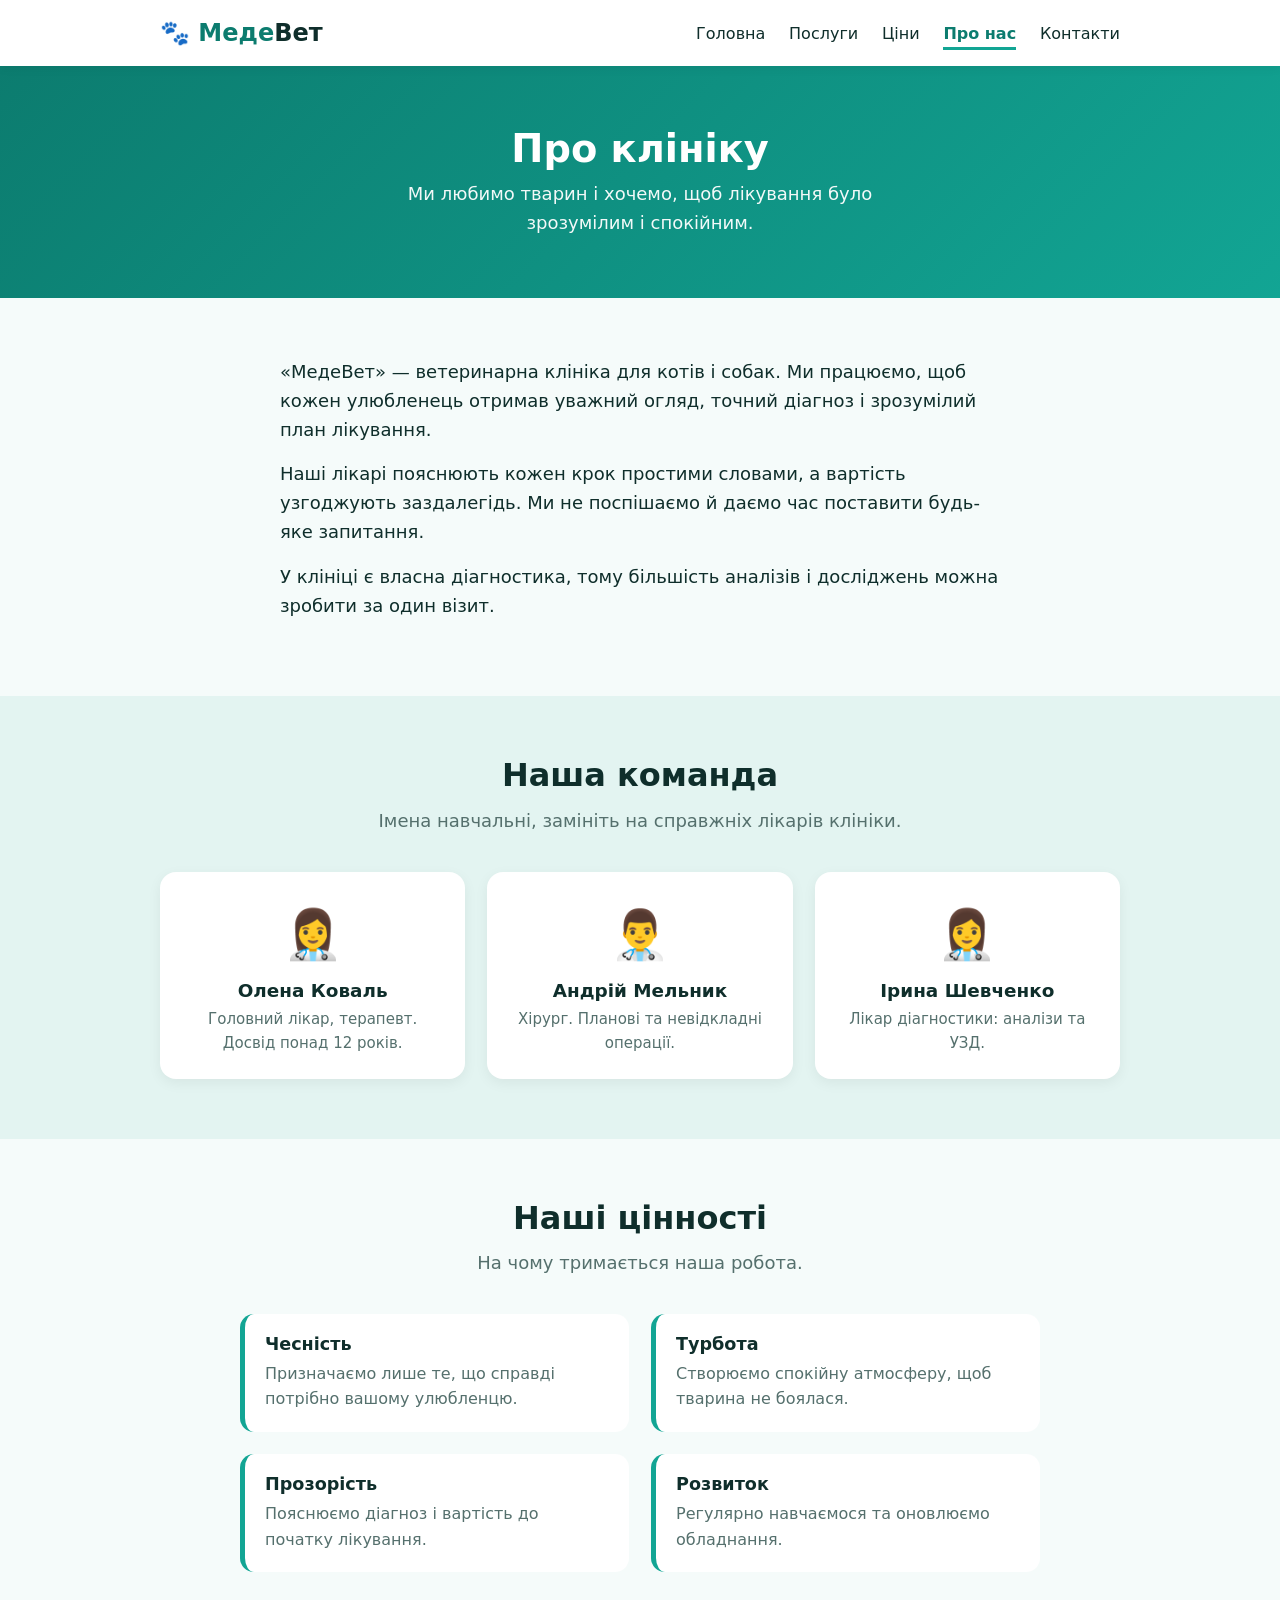
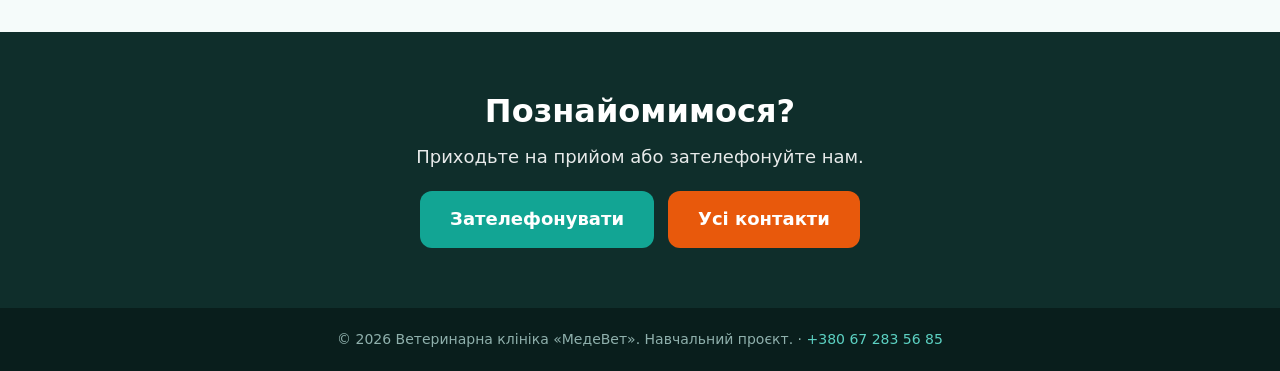
==== about.html @ f18cbcbe "Add files via upload" ====
<!DOCTYPE html>
<html lang="uk">
<head>
  <meta charset="UTF-8">
  <meta name="viewport" content="width=device-width, initial-scale=1.0">
  <title>Про нас — МедеВет</title>
  <meta name="description" content="Про ветеринарну клініку «МедеВет»: наш підхід, команда лікарів і цінності.">
  <link rel="stylesheet" href="style.css">
</head>
<body>

  <header>
    <div class="nav">
      <a class="logo" href="index.html">🐾 Меде<span>Вет</span></a>
      <nav>
        <a href="index.html">Головна</a>
        <a href="services.html">Послуги</a>
        <a href="prices.html">Ціни</a>
        <a href="about.html" class="active">Про нас</a>
        <a href="contacts.html">Контакти</a>
      </nav>
    </div>
  </header>

  <div class="page-hero">
    <div class="container">
      <h1>Про клініку</h1>
      <p>Ми любимо тварин і хочемо, щоб лікування було зрозумілим і спокійним.</p>
    </div>
  </div>

  <section>
    <div class="container">
      <div class="text-block">
        <!-- Текст навчальний: заміни на реальну історію клініки -->
        <p>«МедеВет» — ветеринарна клініка для котів і собак. Ми працюємо, щоб кожен улюбленець отримав уважний огляд, точний діагноз і зрозумілий план лікування.</p>
        <p>Наші лікарі пояснюють кожен крок простими словами, а вартість узгоджують заздалегідь. Ми не поспішаємо й даємо час поставити будь-яке запитання.</p>
        <p>У клініці є власна діагностика, тому більшість аналізів і досліджень можна зробити за один візит.</p>
      </div>
    </div>
  </section>

  <section style="background: var(--soft);">
    <div class="container">
      <h2>Наша команда</h2>
      <p class="subtitle">Імена навчальні, замініть на справжніх лікарів клініки.</p>
      <div class="team">
        <div class="person">
          <div class="avatar">👩‍⚕️</div>
          <h3>Олена Коваль</h3>
          <p>Головний лікар, терапевт. Досвід понад 12 років.</p>
        </div>
        <div class="person">
          <div class="avatar">👨‍⚕️</div>
          <h3>Андрій Мельник</h3>
          <p>Хірург. Планові та невідкладні операції.</p>
        </div>
        <div class="person">
          <div class="avatar">👩‍⚕️</div>
          <h3>Ірина Шевченко</h3>
          <p>Лікар діагностики: аналізи та УЗД.</p>
        </div>
      </div>
    </div>
  </section>

  <section>
    <div class="container">
      <h2>Наші цінності</h2>
      <p class="subtitle">На чому тримається наша робота.</p>
      <div class="why">
        <div><h3>Чесність</h3><p>Призначаємо лише те, що справді потрібно вашому улюбленцю.</p></div>
        <div><h3>Турбота</h3><p>Створюємо спокійну атмосферу, щоб тварина не боялася.</p></div>
        <div><h3>Прозорість</h3><p>Пояснюємо діагноз і вартість до початку лікування.</p></div>
        <div><h3>Розвиток</h3><p>Регулярно навчаємося та оновлюємо обладнання.</p></div>
      </div>
    </div>
  </section>

  <section class="cta">
    <div class="container">
      <h2>Познайомимося?</h2>
      <p>Приходьте на прийом або зателефонуйте нам.</p>
      <div class="btn-row">
        <a href="tel:+380672835685" class="btn">Зателефонувати</a>
        <a href="contacts.html" class="btn btn-alert">Усі контакти</a>
      </div>
    </div>
  </section>

  <footer>
    © 2026 Ветеринарна клініка «МедеВет». Навчальний проєкт. · <a href="tel:+380672835685">+380 67 283 56 85</a>
  </footer>

</body>
</html>
---- style.css ----
/* ============================================================
   Спільні стилі для всіх сторінок сайту «МедеВет».
   Один файл підключається до кожної сторінки через <link>.
   Змінив тут колір чи шрифт, і він зміниться на всіх сторінках.
   ============================================================ */

:root {
  --bg: #f5fbfa;
  --dark: #0f2e2b;
  --accent: #12a594;
  --accent-dark: #0c7c6f;
  --alert: #e8590c;
  --card: #ffffff;
  --muted: #55706d;
  --soft: #e3f4f1;
}

* { margin: 0; padding: 0; box-sizing: border-box; }

body {
  font-family: system-ui, -apple-system, "Segoe UI", Roboto, sans-serif;
  background: var(--bg);
  color: var(--dark);
  line-height: 1.6;
  font-size: 18px;
}

h1, h2, h3 { line-height: 1.2; }
a { color: var(--accent-dark); }

.container { max-width: 1000px; margin: 0 auto; padding: 0 20px; }
section { padding: 60px 0; }
section h2 { font-size: 2rem; text-align: center; margin-bottom: 12px; }
.subtitle { text-align: center; color: var(--muted); max-width: 560px; margin: 0 auto 36px; }

/* ---------- Шапка та меню ---------- */
header { background: #fff; position: sticky; top: 0; z-index: 10; box-shadow: 0 2px 10px rgba(0,0,0,0.06); }
.nav { display: flex; justify-content: space-between; align-items: center; flex-wrap: wrap; gap: 8px; padding: 14px 20px; max-width: 1000px; margin: 0 auto; }
.logo { font-size: 1.5rem; font-weight: 800; color: var(--accent-dark); text-decoration: none; }
.logo span { color: var(--dark); }
.nav nav a { color: var(--dark); text-decoration: none; margin-left: 18px; font-size: 16px; padding-bottom: 4px; }
.nav nav a:hover { color: var(--accent); }
/* Підсвічення поточної сторінки в меню */
.nav nav a.active { color: var(--accent-dark); font-weight: 700; border-bottom: 3px solid var(--accent); }

/* ---------- Кнопки ---------- */
.btn {
  display: inline-block;
  background: var(--accent);
  color: #fff;
  padding: 14px 30px;
  border-radius: 12px;
  text-decoration: none;
  font-weight: 700;
  transition: background 0.2s, transform 0.2s;
}
.btn:hover { background: var(--accent-dark); transform: translateY(-2px); }
.btn-alert { background: var(--alert); }
.btn-alert:hover { background: #c24a08; }
.btn-row { display: flex; gap: 14px; justify-content: center; flex-wrap: wrap; }

/* ---------- Головний екран ---------- */
.hero {
  background: linear-gradient(135deg, #0c7c6f, #12a594 60%, #5cd1c2);
  color: #fff;
  text-align: center;
  padding: 100px 0;
}
.hero h1 { font-size: 2.9rem; margin-bottom: 16px; }
.hero p { font-size: 1.2rem; max-width: 600px; margin: 0 auto 30px; opacity: 0.95; }
.hero .btn { background: #fff; color: var(--accent-dark); }
.hero .btn:hover { background: var(--soft); }
.hero .btn-alert { background: var(--alert); color: #fff; }

/* Заголовок внутрішніх сторінок */
.page-hero {
  background: linear-gradient(135deg, #0c7c6f, #12a594);
  color: #fff;
  text-align: center;
  padding: 60px 0;
}
.page-hero h1 { font-size: 2.4rem; margin-bottom: 8px; }
.page-hero p { opacity: 0.95; max-width: 560px; margin: 0 auto; }

/* ---------- Цифри ---------- */
.stats { background: var(--dark); color: #fff; padding: 36px 0; }
.stats .container { display: grid; grid-template-columns: repeat(3, 1fr); gap: 20px; text-align: center; }
.stats strong { display: block; font-size: 2rem; color: #5cd1c2; }
.stats span { font-size: 15px; opacity: 0.85; }

/* ---------- Картки послуг ---------- */
.cards { display: grid; grid-template-columns: repeat(3, 1fr); gap: 22px; }
.card { background: var(--card); padding: 26px 22px; border-radius: 16px; box-shadow: 0 4px 14px rgba(0,0,0,0.06); }
.card .icon { font-size: 2.4rem; }
.card h3 { margin: 10px 0 8px; font-size: 1.25rem; }
.card p { color: var(--muted); font-size: 16px; }
.card ul { margin: 10px 0 0 18px; color: var(--muted); font-size: 16px; }
.more { text-align: center; margin-top: 30px; }

/* ---------- Чому ми ---------- */
.why { display: grid; grid-template-columns: repeat(2, 1fr); gap: 22px; max-width: 800px; margin: 0 auto; }
.why div { background: var(--card); padding: 20px; border-radius: 14px; border-left: 5px solid var(--accent); }
.why h3 { margin-bottom: 6px; font-size: 1.1rem; }
.why p { color: var(--muted); font-size: 16px; }

/* ---------- Таблиця цін ---------- */
.price-group { max-width: 720px; margin: 0 auto 34px; }
.price-group h3 { margin-bottom: 10px; color: var(--accent-dark); }
table { width: 100%; border-collapse: collapse; background: var(--card); border-radius: 12px; overflow: hidden; box-shadow: 0 4px 14px rgba(0,0,0,0.06); }
td { padding: 14px 18px; border-bottom: 1px solid #e2eeec; }
tr:last-child td { border-bottom: none; }
td:last-child { text-align: right; font-weight: 700; color: var(--accent-dark); white-space: nowrap; }
.note { text-align: center; color: var(--muted); font-size: 15px; margin-top: 10px; }

/* ---------- Про нас ---------- */
.text-block { max-width: 720px; margin: 0 auto; }
.text-block p { margin-bottom: 16px; }
.team { display: grid; grid-template-columns: repeat(3, 1fr); gap: 22px; }
.person { background: var(--card); padding: 24px; border-radius: 16px; text-align: center; box-shadow: 0 4px 14px rgba(0,0,0,0.06); }
.person .avatar { font-size: 3rem; }
.person h3 { margin: 8px 0 4px; font-size: 1.15rem; }
.person p { color: var(--muted); font-size: 15px; }

/* ---------- Контакти ---------- */
.contact-grid { display: grid; grid-template-columns: repeat(2, 1fr); gap: 22px; max-width: 800px; margin: 0 auto; }
.contact-card { background: var(--card); padding: 24px; border-radius: 16px; box-shadow: 0 4px 14px rgba(0,0,0,0.06); }
.contact-card h3 { margin-bottom: 8px; }
.contact-card p { color: var(--muted); }
.urgent { max-width: 800px; margin: 30px auto 0; background: #fff3ec; border: 2px solid var(--alert); border-radius: 16px; padding: 24px; text-align: center; }
.urgent h3 { color: var(--alert); margin-bottom: 8px; }
.urgent .btn { margin-top: 14px; }

/* ---------- Заклик до дії внизу сторінки ---------- */
.cta { background: var(--dark); color: #fff; text-align: center; }
.cta p { opacity: 0.9; margin-bottom: 20px; }

/* ---------- Підвал ---------- */
footer { background: #091e1c; color: #8fb0ac; text-align: center; padding: 20px; font-size: 14px; }
footer a { color: #5cd1c2; text-decoration: none; }

/* ---------- Телефони ---------- */
@media (max-width: 720px) {
  .cards, .why, .team, .contact-grid { grid-template-columns: 1fr; }
  .stats .container { grid-template-columns: 1fr; }
  .hero { padding: 70px 0; }
  .hero h1 { font-size: 2.1rem; }
  .page-hero h1 { font-size: 1.9rem; }
  .nav { justify-content: center; }
  .nav nav a { margin: 0 8px; font-size: 15px; }
  section { padding: 44px 0; }
}
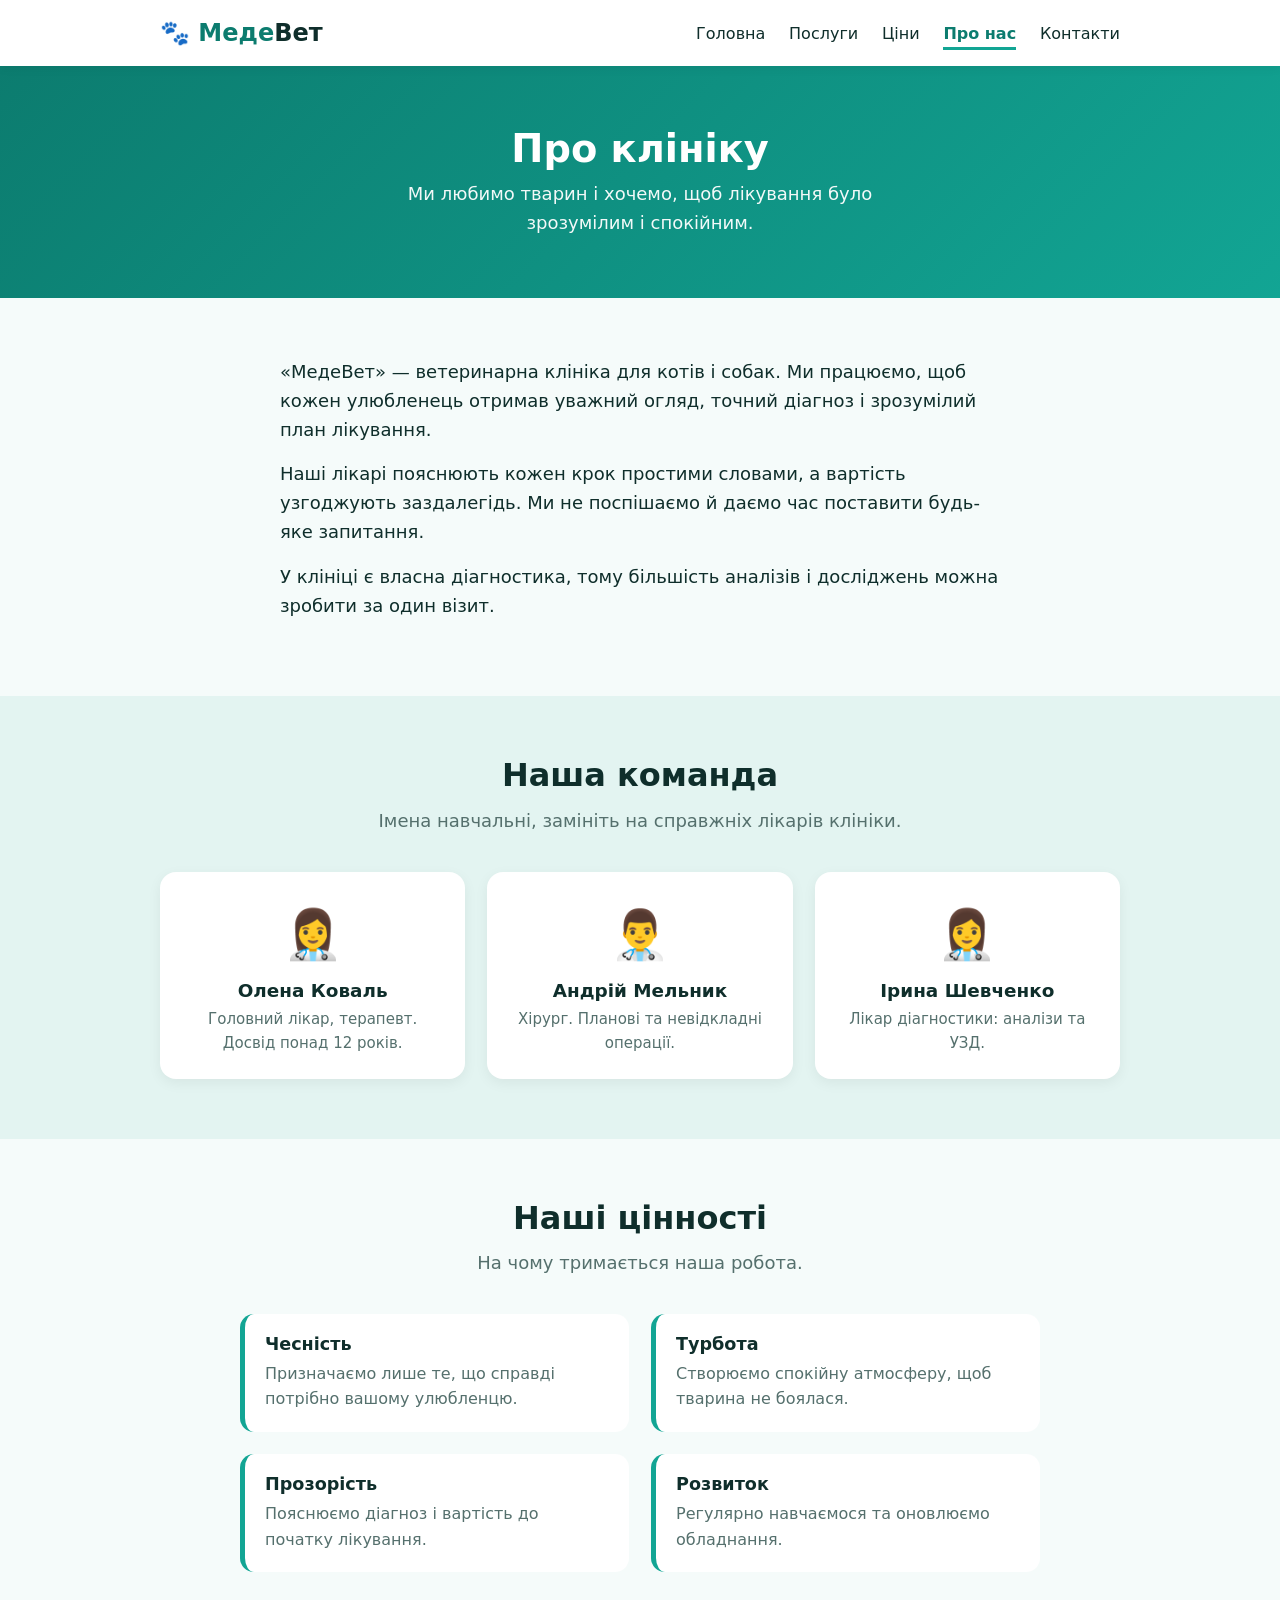
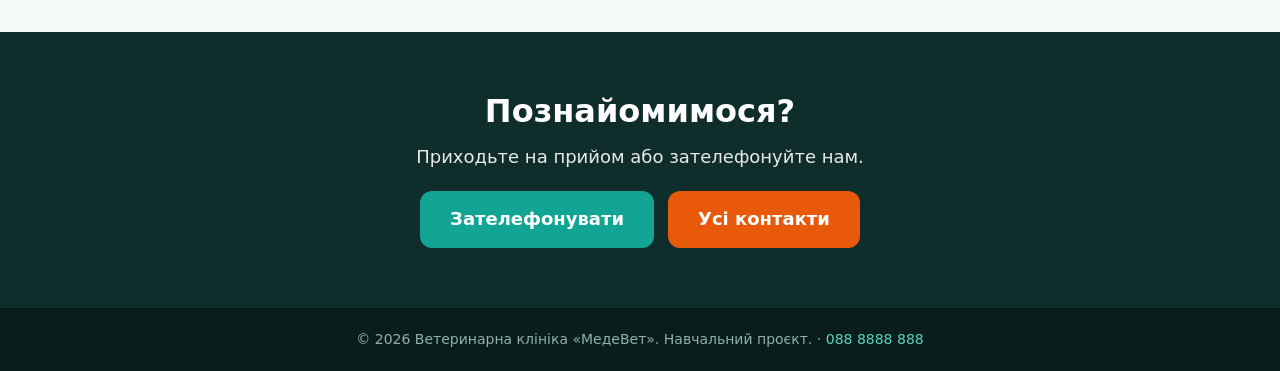
==== commit 2e1658ee: "Add files via upload" ====
--- a/about.html
+++ b/about.html
@@ -82,14 +82,14 @@
       <h2>Познайомимося?</h2>
       <p>Приходьте на прийом або зателефонуйте нам.</p>
       <div class="btn-row">
-        <a href="tel:+380672835685" class="btn">Зателефонувати</a>
+        <a href="tel:+380888888888" class="btn">Зателефонувати</a>
         <a href="contacts.html" class="btn btn-alert">Усі контакти</a>
       </div>
     </div>
   </section>
 
   <footer>
-    © 2026 Ветеринарна клініка «МедеВет». Навчальний проєкт. · <a href="tel:+380672835685">+380 67 283 56 85</a>
+    © 2026 Ветеринарна клініка «МедеВет». Навчальний проєкт. · <a href="tel:+380888888888">088 8888 888</a>
   </footer>
 
 </body>
